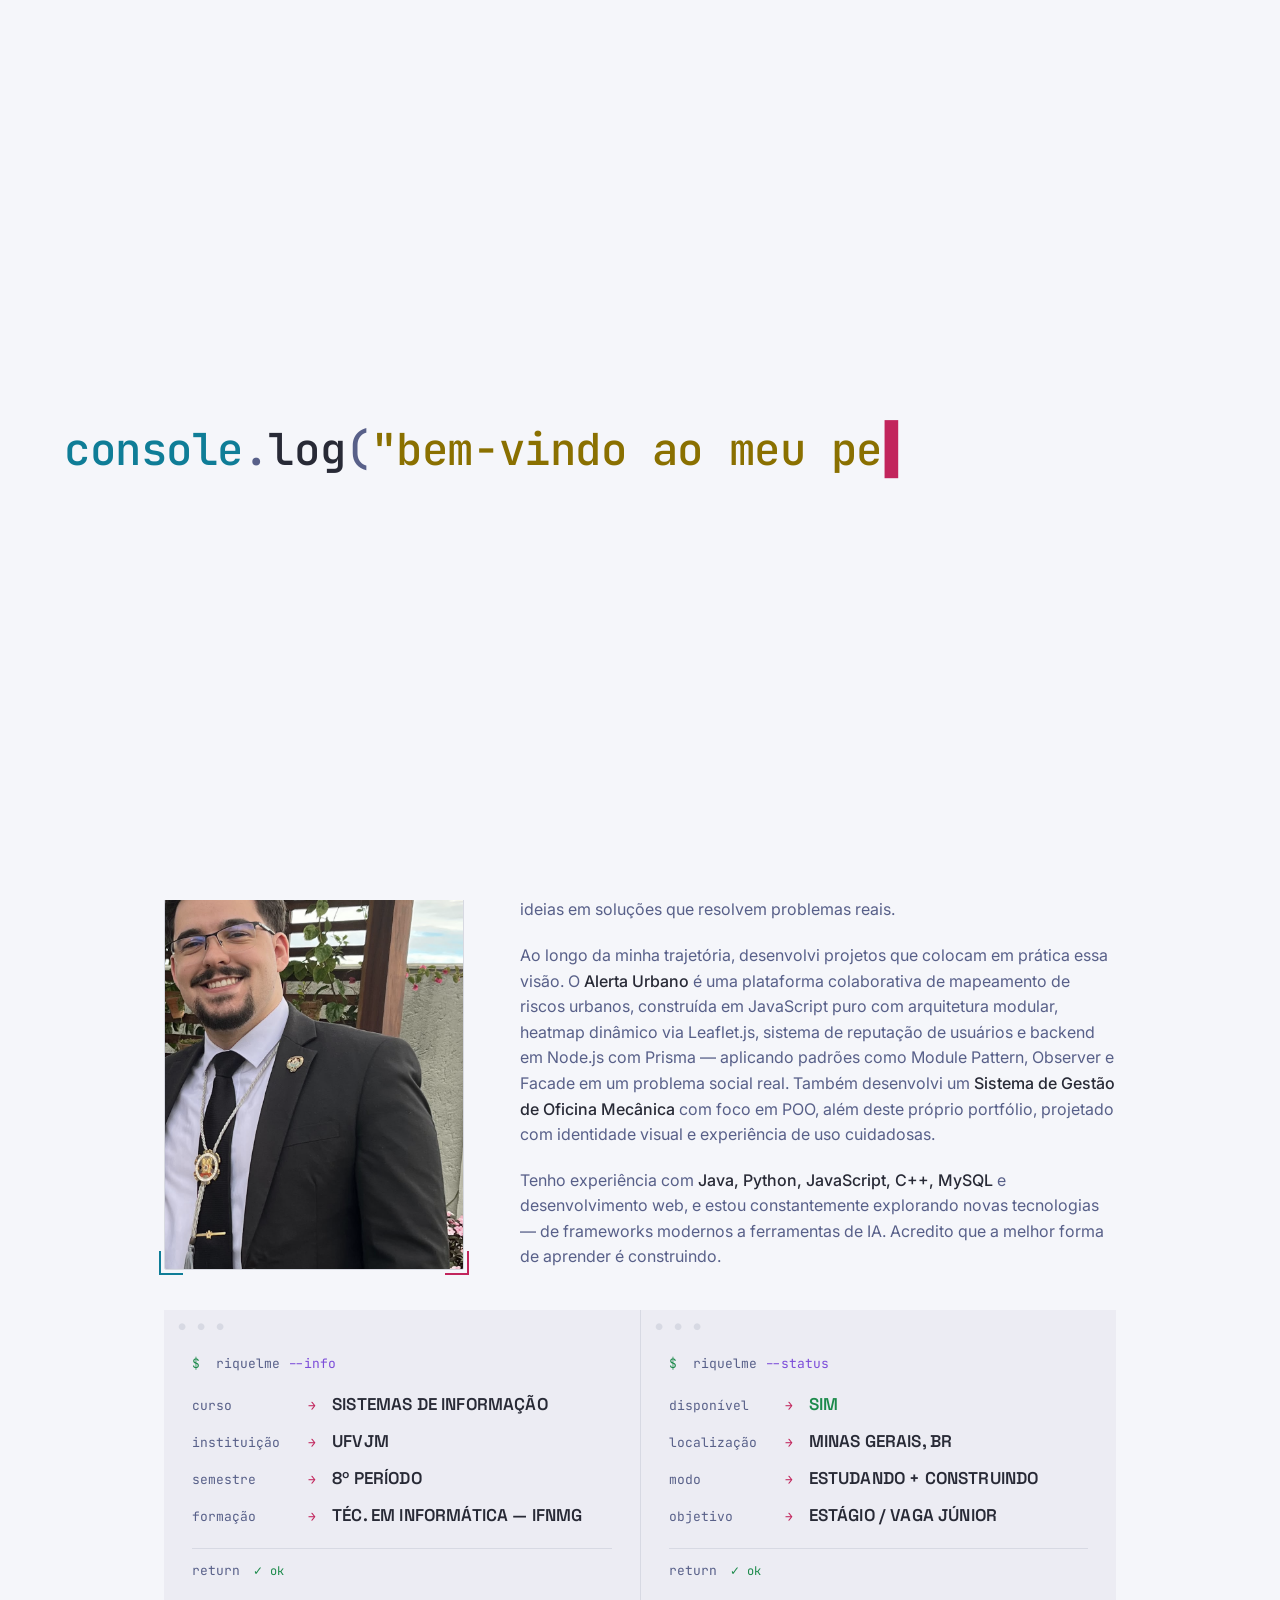
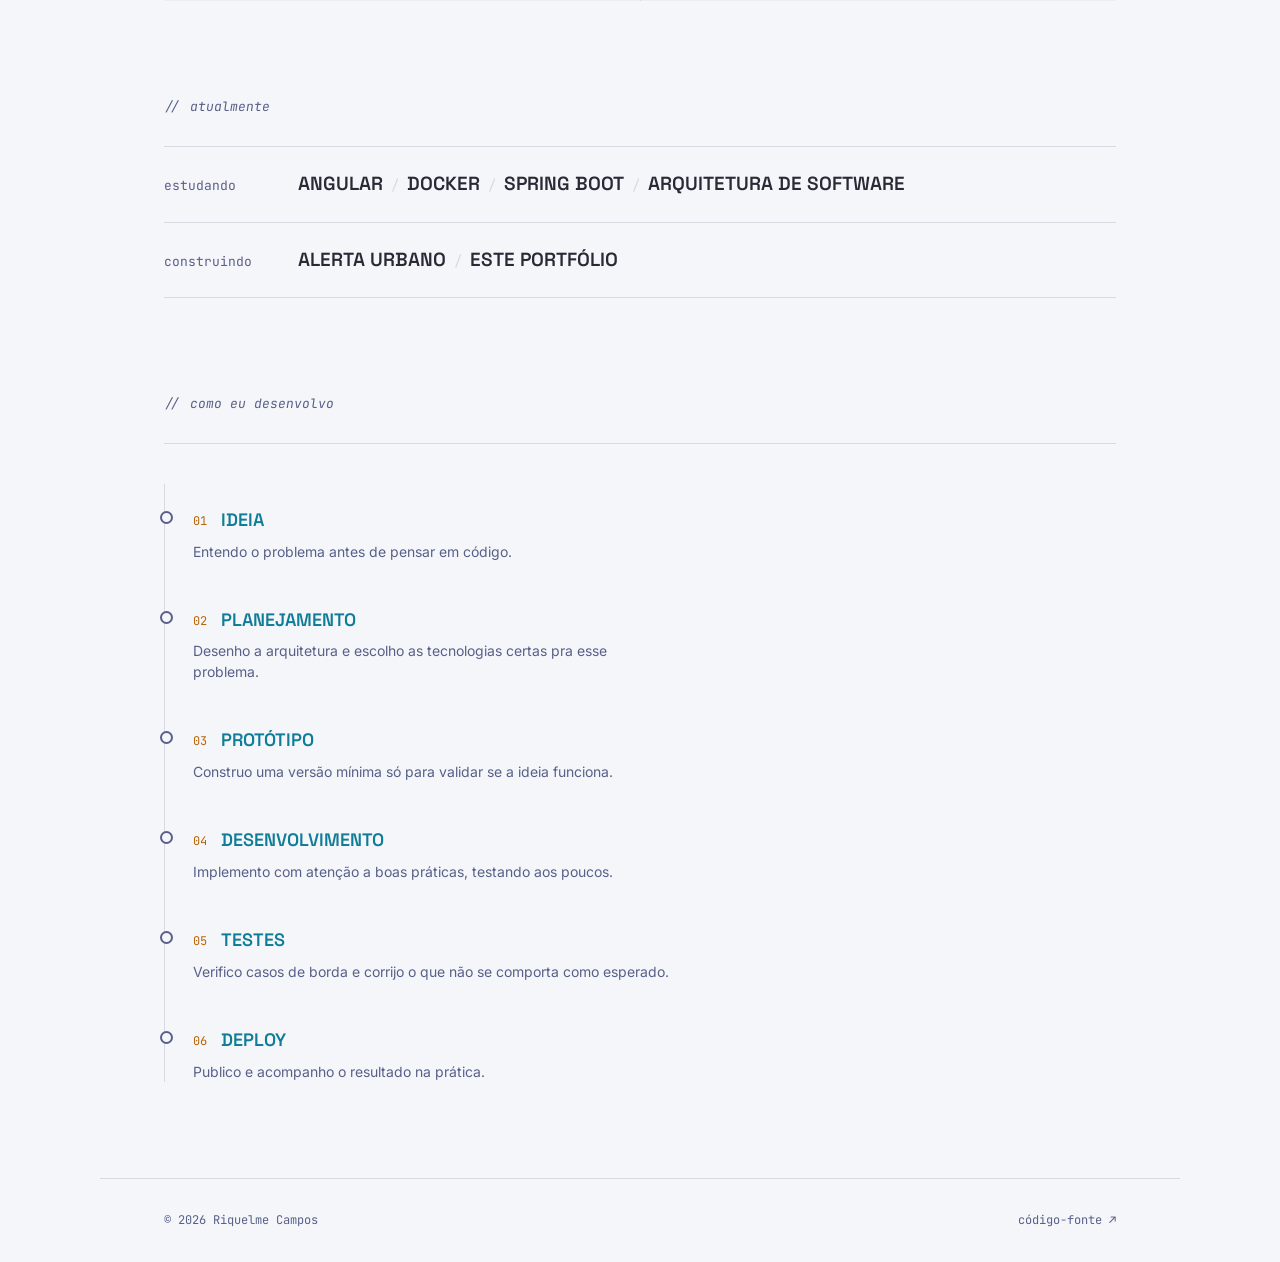
==== index.html @ 974c05a3 "Refatoração Portfólio" ====
<!DOCTYPE html>
<html lang="pt-BR" data-lang="pt">

<head>
  <meta charset="UTF-8">
  <script>
    (function () {
      try {
        var t = localStorage.getItem('rc_theme');
        if (!t) { t = window.matchMedia('(prefers-color-scheme: light)').matches ? 'light' : 'dark'; }
        if (t === 'light') { document.documentElement.setAttribute('data-theme', 'light'); }
        var l = localStorage.getItem('rc_lang');
        if (l === 'en') { document.documentElement.setAttribute('data-lang', 'en'); }
      } catch (e) { }
    })();
  </script>
  <meta name="viewport" content="width=device-width, initial-scale=1.0">
  <title>Riquelme Campos — FullStack Developer</title>
  <meta name="description" content="Portfolio of Riquelme Campos, FullStack developer and Information Systems student at UFVJM.">

  <link rel="preconnect" href="https://fonts.googleapis.com">
  <link rel="preconnect" href="https://fonts.gstatic.com" crossorigin>
  <link href="https://fonts.googleapis.com/css2?family=Space+Grotesk:wght@500;600;700&family=Inter:wght@400;500;600&family=JetBrains+Mono:wght@400;500&display=swap" rel="stylesheet">
  <link rel="stylesheet" href="css/style.css">
</head>

<body>
  <div class="intro" id="intro" aria-hidden="true">
    <p class="intro-welcome"><span id="introText"></span><span class="intro-cursor">▌</span></p>
  </div>

  <aside class="social-bar" aria-label="Redes sociais">
    <a href="https://www.linkedin.com/in/riquelme-campos-3851a3278/" target="_blank" rel="noopener" aria-label="LinkedIn">
      <svg xmlns="http://www.w3.org/2000/svg" width="18" height="18" viewBox="0 0 24 24" fill="none" stroke="currentColor" stroke-width="1.6" stroke-linecap="round" stroke-linejoin="round"><path d="M16 8a6 6 0 0 1 6 6v7h-4v-7a2 2 0 0 0-2-2 2 2 0 0 0-2 2v7h-4v-7a6 6 0 0 1 6-6z"/><rect x="2" y="9" width="4" height="12"/><circle cx="4" cy="4" r="2"/></svg>
    </a>
    <a href="https://github.com/rickcamposs" target="_blank" rel="noopener" aria-label="GitHub">
      <svg xmlns="http://www.w3.org/2000/svg" width="18" height="18" viewBox="0 0 24 24" fill="none" stroke="currentColor" stroke-width="1.6" stroke-linecap="round" stroke-linejoin="round"><path d="M9 19c-5 1.5-5-2.5-7-3m14 6v-3.87a3.37 3.37 0 0 0-.94-2.61c3.14-.35 6.44-1.54 6.44-7A5.44 5.44 0 0 0 20 4.77 5.07 5.07 0 0 0 19.91 1S18.73.65 16 2.48a13.38 13.38 0 0 0-7 0C6.27.65 5.09 1 5.09 1A5.07 5.07 0 0 0 5 4.77a5.44 5.44 0 0 0-1.5 3.78c0 5.42 3.3 6.61 6.44 7A3.37 3.37 0 0 0 9 18.13V22"/></svg>
    </a>
    <a href="mailto:riquelmemoreiracampos@gmail.com" aria-label="Email">
      <svg xmlns="http://www.w3.org/2000/svg" width="18" height="18" viewBox="0 0 24 24" fill="none" stroke="currentColor" stroke-width="1.6" stroke-linecap="round" stroke-linejoin="round"><path d="M4 4h16c1.1 0 2 .9 2 2v12c0 1.1-.9 2-2 2H4c-1.1 0-2-.9-2-2V6c0-1.1.9-2 2-2z"/><polyline points="22,6 12,13 2,6"/></svg>
    </a>
    <a href="https://www.instagram.com/rick_camposs_/" target="_blank" rel="noopener" aria-label="Instagram">
      <svg xmlns="http://www.w3.org/2000/svg" width="18" height="18" viewBox="0 0 24 24" fill="none" stroke="currentColor" stroke-width="1.6" stroke-linecap="round" stroke-linejoin="round"><rect x="2" y="2" width="20" height="20" rx="5" ry="5"/><path d="M16 11.37A4 4 0 1 1 12.63 8 4 4 0 0 1 16 11.37z"/><line x1="17.5" y1="6.5" x2="17.51" y2="6.5"/></svg>
    </a>
    <span class="social-bar-line"></span>
  </aside>

  <div class="scroll-progress" id="scrollProgress"></div>
  <div class="cursor-dot" id="cursorDot"></div>

  <header class="nav">
    <div class="nav-inner">
      <a href="index.html#top" class="nav-mark" id="navMark">
        <span class="nav-mark-short">RC_</span>
        <span class="nav-mark-full">
          <span class="nav-mark-name">Riquelme Campos</span>
          <span class="nav-mark-role" data-pt="Desenvolvedor FullStack" data-en="FullStack Developer">Desenvolvedor FullStack</span>
        </span>
      </a>
      <button class="nav-toggle" id="navToggle" aria-label="Abrir menu">menu</button>
      <nav class="nav-links" id="navLinks">
        <a href="index.html#top" class="active" data-pt="início" data-en="home">início</a>
        <a href="index.html#sobre" data-pt="sobre" data-en="about">sobre</a>
        <a href="index.html#atualmente" data-pt="atualmente" data-en="currently">atualmente</a>
        <a href="projetos.html" data-pt="projetos" data-en="projects">projetos</a>
        <a href="experiencia.html" data-pt="experiência" data-en="experience">experiência</a>
        <a href="contato.html" data-pt="contato" data-en="contact">contato</a>
        <button class="theme-toggle" id="themeToggle" aria-label="Alternar tema" data-pt="tema" data-en="theme">tema</button>
        <button class="lang-toggle" id="langToggle" aria-label="Switch language">EN</button>
      </nav>
    </div>
  </header>

  <button class="back-to-top" id="backToTop" aria-label="Voltar ao topo">↑</button>

  <section class="hero" id="top">
    <p class="eyebrow rise" style="animation-delay:.05s" data-pt="desenvolvedor fullstack" data-en="fullstack developer">desenvolvedor fullstack <span class="blink"></span></p>
    <h1 class="hero-typewriter" aria-label="Riquelme Campos — FullStack Developer">
      <pre class="hero-code" aria-hidden="true"><code id="heroTypeText"></code><span class="hero-type-cursor">▌</span></pre>
    </h1>
    <div class="cta-row rise" style="animation-delay:.4s">
      <a href="projetos.html" class="btn btn-primary" data-pt="Ver projetos" data-en="View projects">Ver projetos</a>
      <a href="contato.html" class="btn btn-ghost" data-pt="Falar comigo" data-en="Get in touch">Falar comigo</a>
    </div>
  </section>

  <section id="sobre" class="reveal">
    <p class="eyebrow" data-pt="sobre-mim" data-en="about-me">sobre-mim</p>
    <hr class="line">
    <div class="sobre-layout">

      <div class="sobre-left">
        <div class="foto-frame">
          <img src="assets/eu.jpg" alt="Riquelme Campos" class="sobre-foto">
          <span class="foto-corners" aria-hidden="true"></span>
        </div>
      </div>

      <div class="sobre-right">
        <p class="about-text">
          <span data-lang="pt">Sou estudante do 8º período de <strong>Sistemas de Informação</strong> na UFVJM e formado como <strong>Técnico em Informática</strong> pelo IFNMG. Desde que entrei na tecnologia, encontrei no desenvolvimento de software a oportunidade de transformar ideias em soluções que resolvem problemas reais.</span>
          <span data-lang="en" hidden>I'm an 8th semester <strong>Information Systems</strong> student at UFVJM and a certified <strong>IT Technician</strong> from IFNMG. Since I started in tech, I found in software development the opportunity to turn ideas into real-world solutions.</span>
        </p>
        <p class="about-text">
          <span data-lang="pt">Ao longo da minha trajetória, desenvolvi projetos que colocam em prática essa visão. O <strong>Alerta Urbano</strong> é uma plataforma colaborativa de mapeamento de riscos urbanos, construída em JavaScript puro com arquitetura modular, heatmap dinâmico via Leaflet.js, sistema de reputação de usuários e backend em Node.js com Prisma — aplicando padrões como Module Pattern, Observer e Facade em um problema social real. Também desenvolvi um <strong>Sistema de Gestão de Oficina Mecânica</strong> com foco em POO, além deste próprio portfólio, projetado com identidade visual e experiência de uso cuidadosas.</span>
          <span data-lang="en" hidden>Throughout my journey I've built projects that put this vision into practice. <strong>Alerta Urbano</strong> is a collaborative urban risk mapping platform built in vanilla JavaScript with a modular architecture, dynamic heatmap via Leaflet.js, a user reputation system, and a Node.js + Prisma backend — applying Module Pattern, Observer and Facade patterns to a real social problem. I also built a <strong>Mechanic Shop Management System</strong> focused on OOP, and this very portfolio, designed with a strong visual identity and user experience in mind.</span>
        </p>
        <p class="about-text">
          <span data-lang="pt">Tenho experiência com <strong>Java, Python, JavaScript, C++, MySQL</strong> e desenvolvimento web, e estou constantemente explorando novas tecnologias — de frameworks modernos a ferramentas de IA. Acredito que a melhor forma de aprender é construindo.</span>
          <span data-lang="en" hidden>I have experience with <strong>Java, Python, JavaScript, C++, MySQL</strong> and web development, and I'm constantly exploring new technologies — from modern frameworks to AI tools. I believe the best way to learn is by building.</span>
        </p>
      </div>

    </div>

    <div class="terminal-grid" id="infoTerminal">

      <div class="info-terminal">
        <p class="info-prompt"><span class="info-dollar">$</span> riquelme <span class="info-flag">--info</span></p>
        <div class="info-lines">
          <div class="info-line" style="--d:0s">
            <span class="info-key" data-pt="curso" data-en="degree">curso</span>
            <span class="info-arrow">→</span>
            <span class="info-val" data-pt="Sistemas de Informação" data-en="Information Systems">Sistemas de Informação</span>
          </div>
          <div class="info-line" style="--d:.12s">
            <span class="info-key" data-pt="instituição" data-en="institution">instituição</span>
            <span class="info-arrow">→</span>
            <span class="info-val">UFVJM</span>
          </div>
          <div class="info-line" style="--d:.24s">
            <span class="info-key" data-pt="semestre" data-en="semester">semestre</span>
            <span class="info-arrow">→</span>
            <span class="info-val" data-pt="8º período" data-en="8th semester">8º período</span>
          </div>
          <div class="info-line" style="--d:.36s">
            <span class="info-key" data-pt="formação" data-en="background">formação</span>
            <span class="info-arrow">→</span>
            <span class="info-val" data-pt="Téc. em Informática — IFNMG" data-en="IT Technician — IFNMG">Téc. em Informática — IFNMG</span>
          </div>
        </div>
        <p class="info-return"><span class="info-key">return</span> <span class="info-ok">✓ ok</span></p>
      </div>

      <div class="info-terminal">
        <p class="info-prompt"><span class="info-dollar">$</span> riquelme <span class="info-flag">--status</span></p>
        <div class="info-lines">
          <div class="info-line" style="--d:.08s">
            <span class="info-key" data-pt="disponível" data-en="available">disponível</span>
            <span class="info-arrow">→</span>
            <span class="info-val info-val--green" data-pt="sim" data-en="yes">sim</span>
          </div>
          <div class="info-line" style="--d:.2s">
            <span class="info-key" data-pt="localização" data-en="location">localização</span>
            <span class="info-arrow">→</span>
            <span class="info-val">Minas Gerais, BR</span>
          </div>
          <div class="info-line" style="--d:.32s">
            <span class="info-key" data-pt="modo" data-en="mode">modo</span>
            <span class="info-arrow">→</span>
            <span class="info-val" data-pt="estudando + construindo" data-en="studying + building">estudando + construindo</span>
          </div>
          <div class="info-line" style="--d:.44s">
            <span class="info-key" data-pt="objetivo" data-en="goal">objetivo</span>
            <span class="info-arrow">→</span>
            <span class="info-val" data-pt="estágio / vaga júnior" data-en="internship / junior role">estágio / vaga júnior</span>
          </div>
        </div>
        <p class="info-return"><span class="info-key">return</span> <span class="info-ok">✓ ok</span></p>
      </div>

    </div>

  </section>

  <section id="atualmente" class="reveal">
    <p class="eyebrow" data-pt="atualmente" data-en="currently">atualmente</p>
    <div class="now-rows">
      <div class="now-row">
        <span class="now-key" data-pt="estudando" data-en="studying">estudando</span>
        <span class="now-vals">
          <span>Angular</span><span class="now-sep">/</span>
          <span>Docker</span><span class="now-sep">/</span>
          <span>Spring Boot</span><span class="now-sep">/</span>
          <span data-pt="Arquitetura de Software" data-en="Software Architecture">Arquitetura de Software</span>
        </span>
      </div>
      <div class="now-row">
        <span class="now-key" data-pt="construindo" data-en="building">construindo</span>
        <span class="now-vals">
          <span>Alerta Urbano</span><span class="now-sep">/</span>
          <span data-pt="Este portfólio" data-en="This portfolio">Este portfólio</span>
        </span>
      </div>
    </div>
  </section>

  <section id="processo" class="reveal">
    <p class="eyebrow" data-pt="como eu desenvolvo" data-en="how I work">como eu desenvolvo</p>
    <hr class="line">
    <div class="dev-process">
      <div class="dev-step reveal">
        <span class="dev-step-num">01</span>
        <span class="dev-step-title" data-pt="Ideia" data-en="Idea">Ideia</span>
        <p class="dev-step-desc" data-pt="Entendo o problema antes de pensar em código." data-en="I understand the problem before thinking about code.">Entendo o problema antes de pensar em código.</p>
      </div>
      <div class="dev-step reveal">
        <span class="dev-step-num">02</span>
        <span class="dev-step-title" data-pt="Planejamento" data-en="Planning">Planejamento</span>
        <p class="dev-step-desc" data-pt="Desenho a arquitetura e escolho as tecnologias certas pra esse problema." data-en="I design the architecture and choose the right technologies for the problem.">Desenho a arquitetura e escolho as tecnologias certas pra esse problema.</p>
      </div>
      <div class="dev-step reveal">
        <span class="dev-step-num">03</span>
        <span class="dev-step-title" data-pt="Protótipo" data-en="Prototype">Protótipo</span>
        <p class="dev-step-desc" data-pt="Construo uma versão mínima só para validar se a ideia funciona." data-en="I build a minimal version just to validate whether the idea works.">Construo uma versão mínima só para validar se a ideia funciona.</p>
      </div>
      <div class="dev-step reveal">
        <span class="dev-step-num">04</span>
        <span class="dev-step-title" data-pt="Desenvolvimento" data-en="Development">Desenvolvimento</span>
        <p class="dev-step-desc" data-pt="Implemento com atenção a boas práticas, testando aos poucos." data-en="I implement with attention to best practices, testing as I go.">Implemento com atenção a boas práticas, testando aos poucos.</p>
      </div>
      <div class="dev-step reveal">
        <span class="dev-step-num">05</span>
        <span class="dev-step-title" data-pt="Testes" data-en="Testing">Testes</span>
        <p class="dev-step-desc" data-pt="Verifico casos de borda e corrijo o que não se comporta como esperado." data-en="I check edge cases and fix anything that doesn't behave as expected.">Verifico casos de borda e corrijo o que não se comporta como esperado.</p>
      </div>
      <div class="dev-step reveal">
        <span class="dev-step-num">06</span>
        <span class="dev-step-title" data-pt="Deploy" data-en="Deploy">Deploy</span>
        <p class="dev-step-desc" data-pt="Publico e acompanho o resultado na prática." data-en="I publish and monitor the result in practice.">Publico e acompanho o resultado na prática.</p>
      </div>
    </div>
  </section>

  <footer>
    <span>© 2026 Riquelme Campos</span>
    <a href="https://github.com/rickcamposs/Portfolio" target="_blank" rel="noopener" data-pt="código-fonte ↗" data-en="source code ↗">código-fonte ↗</a>
  </footer>

  <script src="js/script.js" defer></script>
</body>

</html>
---- css/style.css ----
/* =========================================================
   Riquelme Campos — Portfolio
   Tema: Dracula (https://draculatheme.com)

   Estrutura de arquivos:
   css/
   ├── style.css          ← este arquivo (apenas imports)
   └── modules/
       ├── _base.css          variáveis, reset, tipografia, animações
       ├── _theme.css         tema claro + alternador
       ├── _intro-cursor.css  tela de boot + cursor customizado
       ├── _nav.css           navegação e menu mobile
       ├── _hero.css          hero da home + page hero das subpáginas
       ├── _about-skills.css  about, skills, dev-process, github stats
       ├── _rows.css          componente de linha editorial (shared)
       ├── _projects.css      acordeão de projetos
       └── _ui.css            contact, footer, scroll progress, back-to-top
   ========================================================= */

@import url('./modules/_base.css');
@import url('./modules/_theme.css');
@import url('./modules/_intro-cursor.css');
@import url('./modules/_nav.css');
@import url('./modules/_hero.css');
@import url('./modules/_about-skills.css');
@import url('./modules/_rows.css');
@import url('./modules/_projects.css');
@import url('./modules/_ui.css');
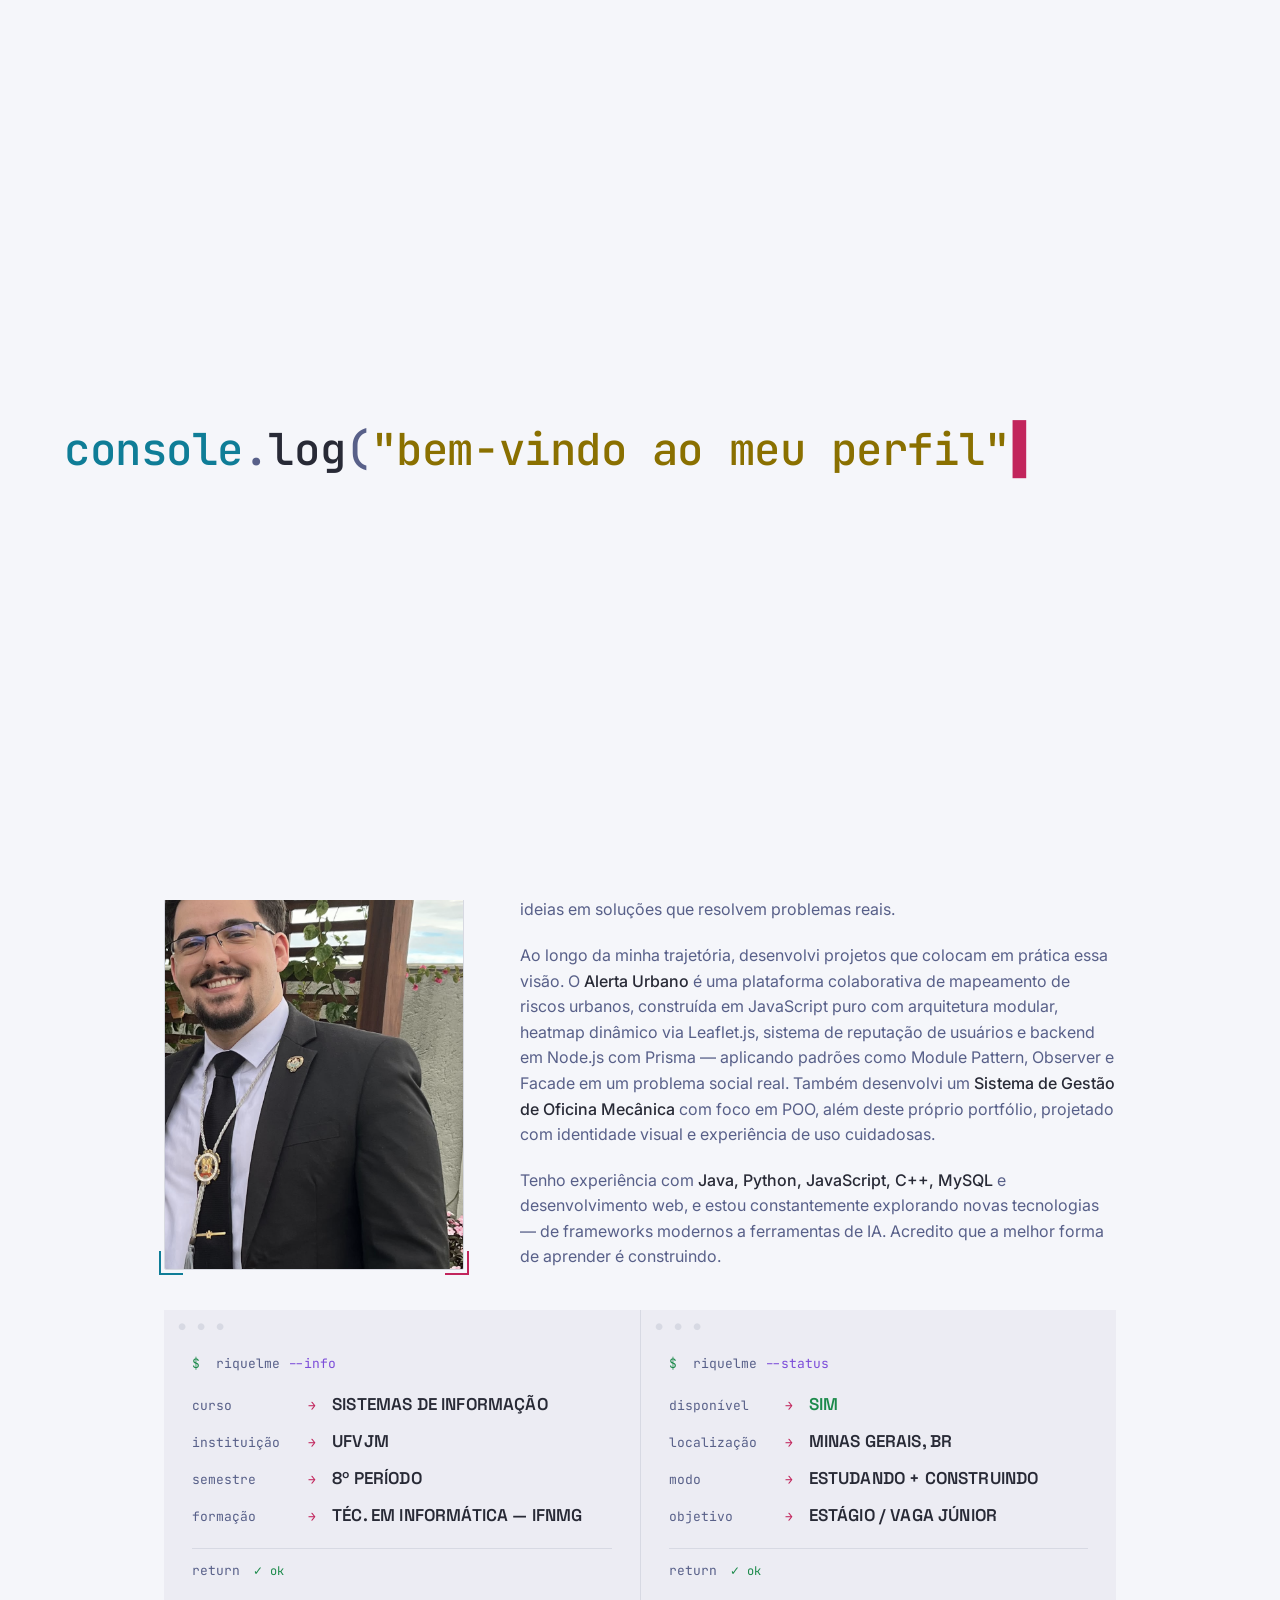
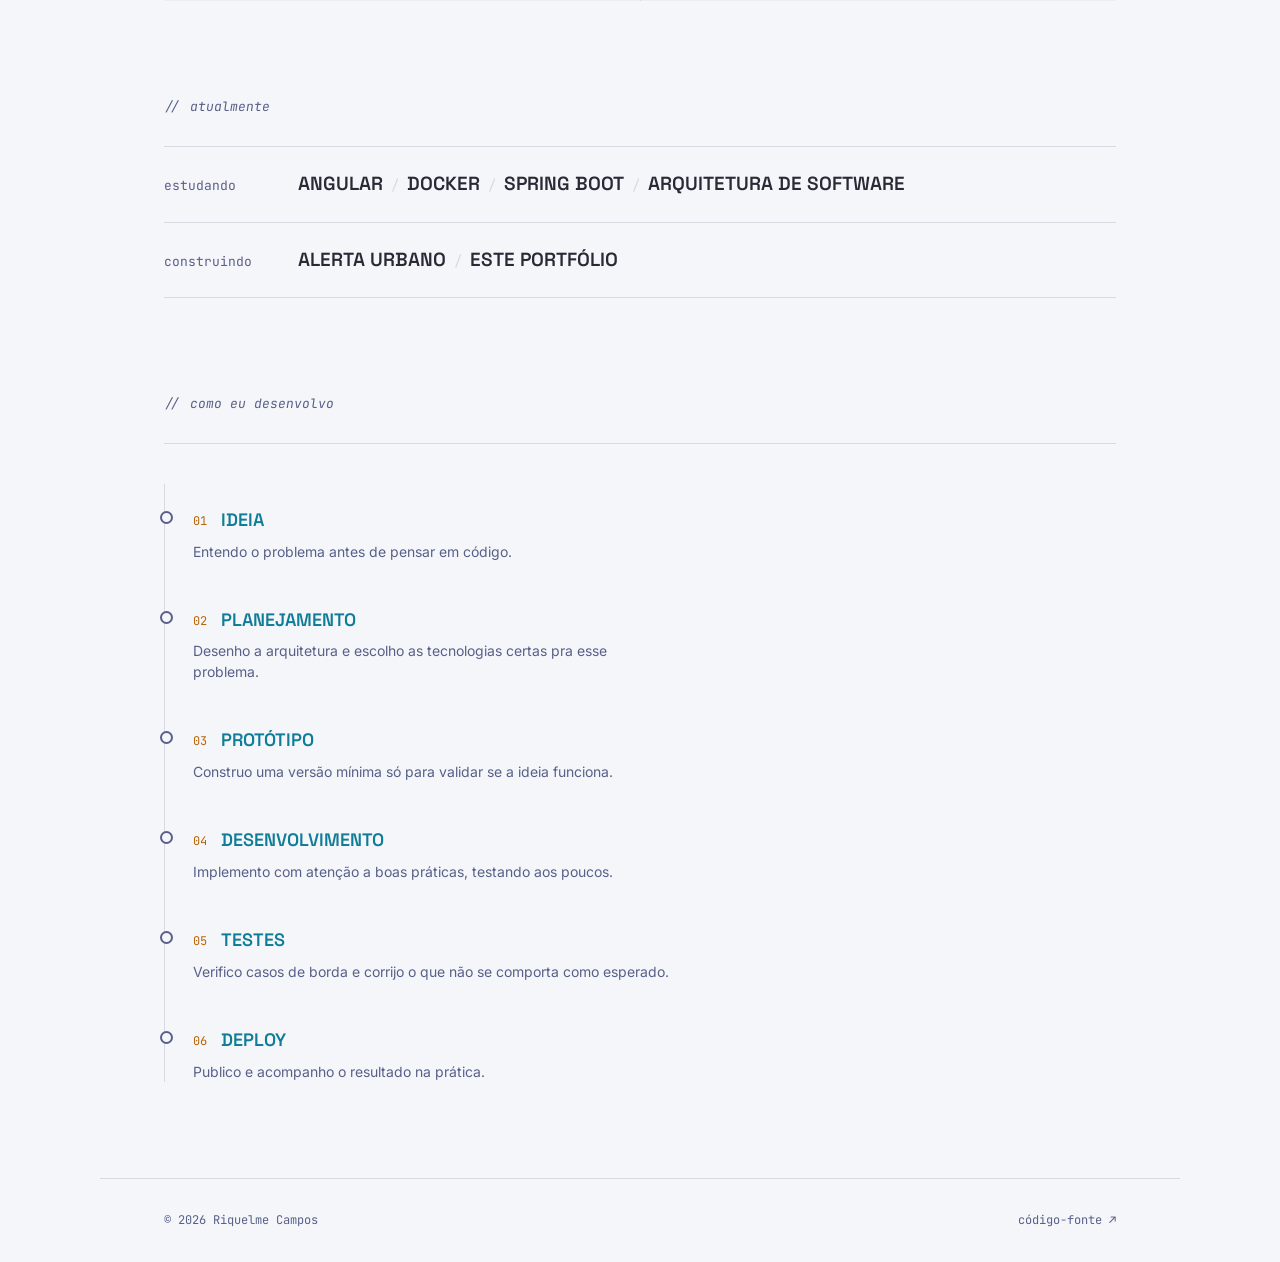
==== commit 2962aa4a: "Correção de bug3" ====
--- a/index.html
+++ b/index.html
@@ -65,8 +65,8 @@
         <a href="projetos.html" data-pt="projetos" data-en="projects">projetos</a>
         <a href="experiencia.html" data-pt="experiência" data-en="experience">experiência</a>
         <a href="contato.html" data-pt="contato" data-en="contact">contato</a>
-        <button class="theme-toggle" id="themeToggle" aria-label="Alternar tema" data-pt="tema" data-en="theme">tema</button>
-        <button class="lang-toggle" id="langToggle" aria-label="Switch language">EN</button>
+        <!-- <button class="theme-toggle" id="themeToggle" aria-label="Alternar tema" data-pt="tema" data-en="theme">tema</button> -->
+        <!-- <button class="lang-toggle" id="langToggle" aria-label="Switch language">EN</button> -->
       </nav>
     </div>
   </header>
--- a/css/style.css
+++ b/css/style.css
@@ -17,12 +17,12 @@
        └── _ui.css            contact, footer, scroll progress, back-to-top
    ========================================================= */
 
-@import url('./modules/_base.css');
-@import url('./modules/_theme.css');
-@import url('./modules/_intro-cursor.css');
-@import url('./modules/_nav.css');
-@import url('./modules/_hero.css');
-@import url('./modules/_about-skills.css');
-@import url('./modules/_rows.css');
-@import url('./modules/_projects.css');
-@import url('./modules/_ui.css');
+@import url('./modules/base.css');
+@import url('./modules/theme.css');
+@import url('./modules/intro-cursor.css');
+@import url('./modules/nav.css');
+@import url('./modules/hero.css');
+@import url('./modules/about-skills.css');
+@import url('./modules/rows.css');
+@import url('./modules/projects.css');
+@import url('./modules/ui.css');
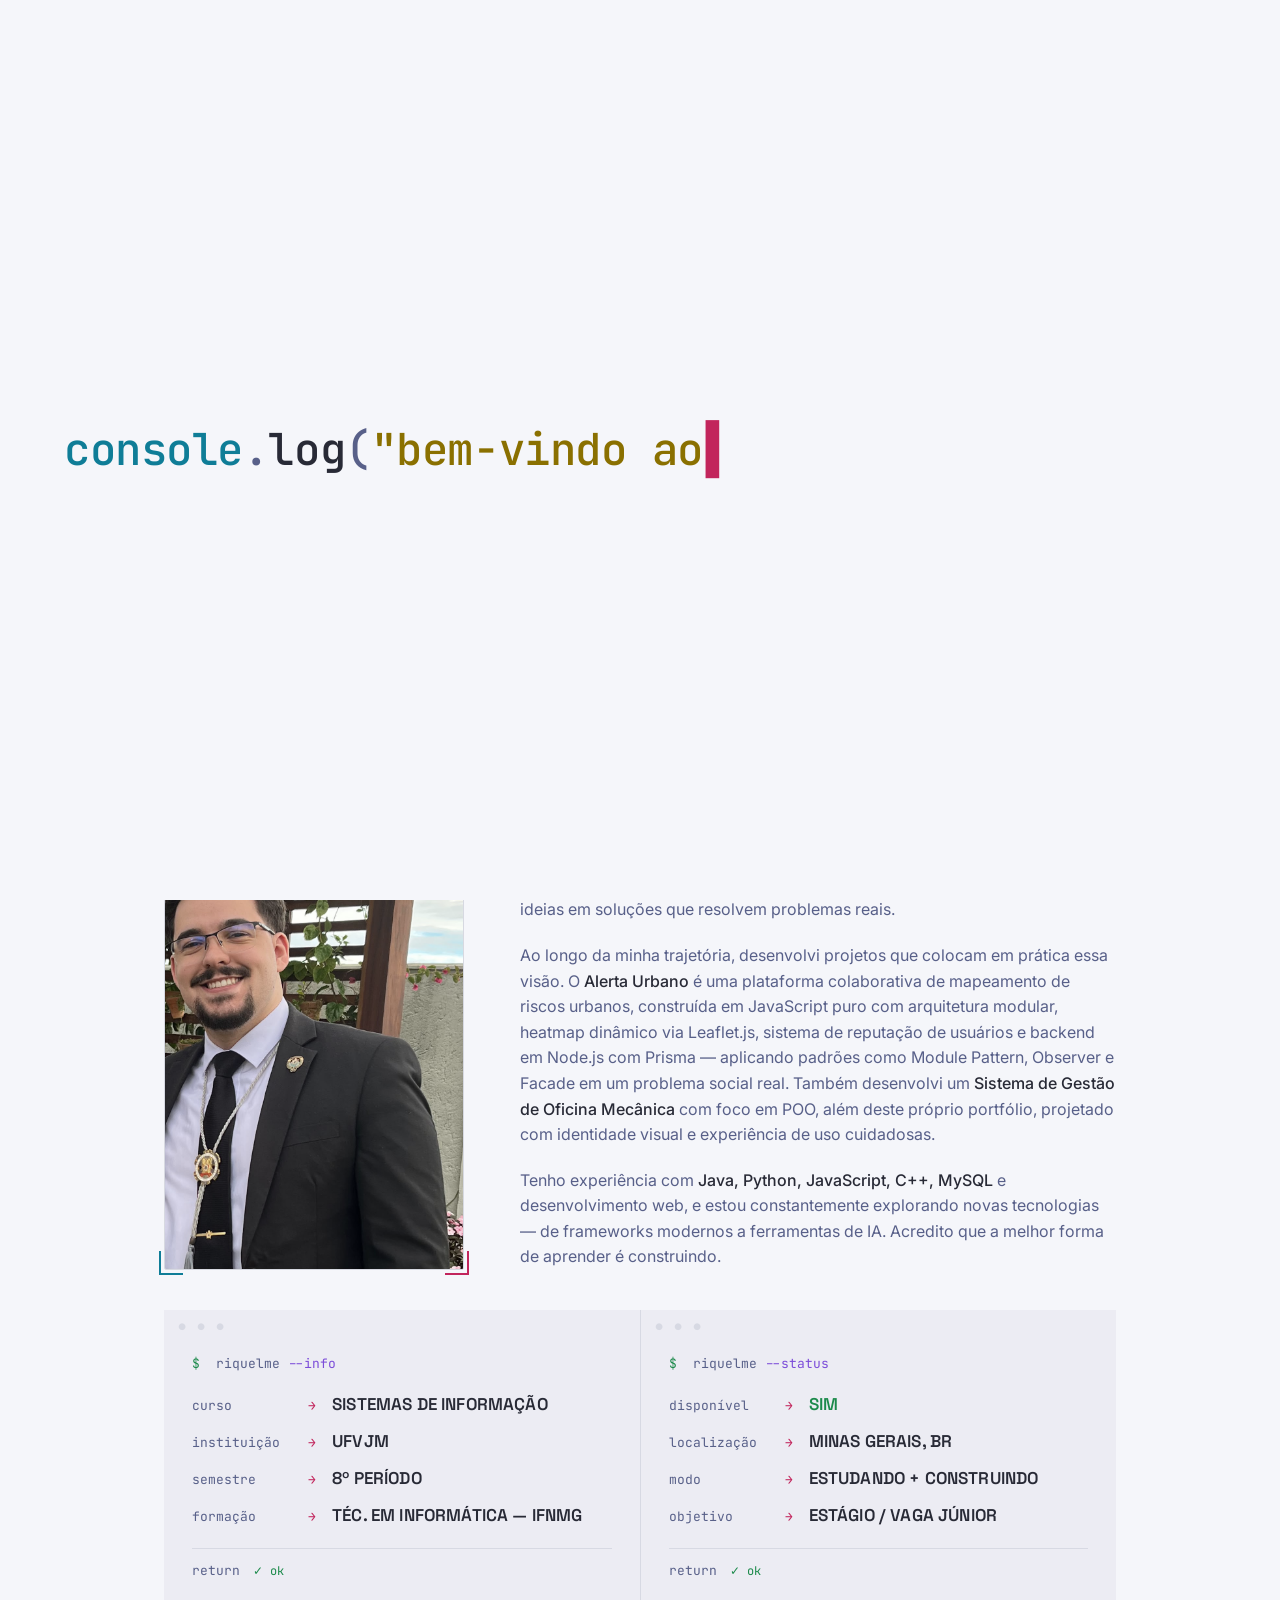
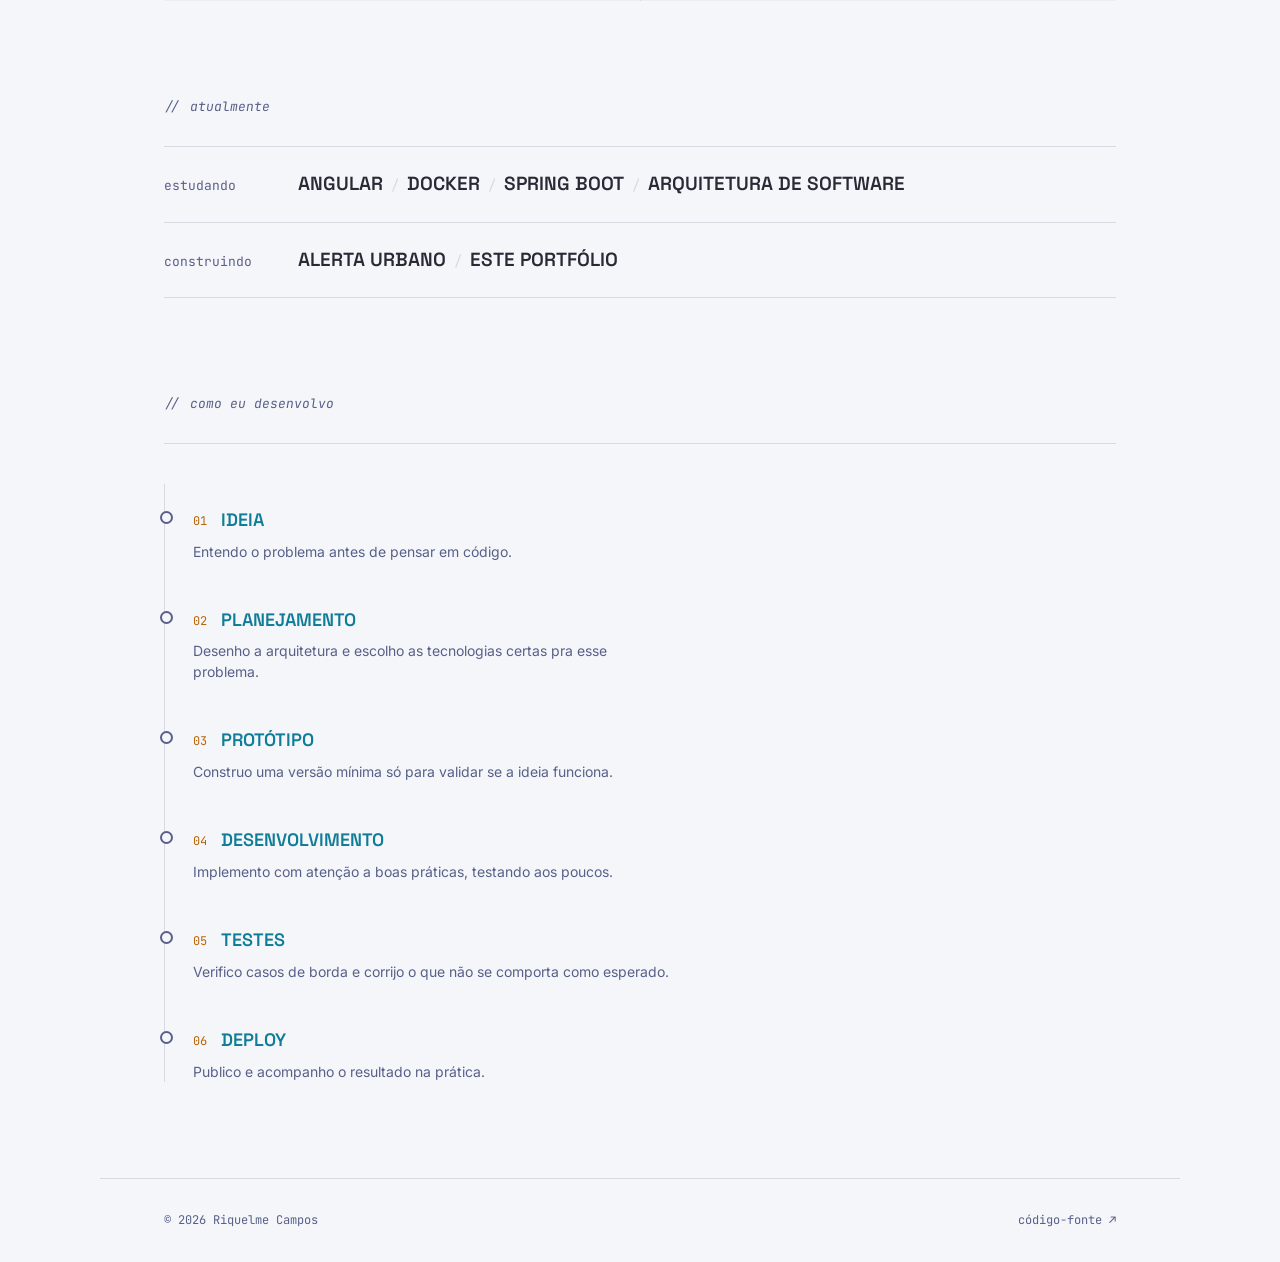
==== commit a7781791: "correção" ====
--- a/index.html
+++ b/index.html
@@ -17,6 +17,7 @@
   <meta name="viewport" content="width=device-width, initial-scale=1.0">
   <title>Riquelme Campos — FullStack Developer</title>
   <meta name="description" content="Portfolio of Riquelme Campos, FullStack developer and Information Systems student at UFVJM.">
+  <link rel="icon" href="assets/rc_.png" type="image/x-icon">
 
   <link rel="preconnect" href="https://fonts.googleapis.com">
   <link rel="preconnect" href="https://fonts.gstatic.com" crossorigin>
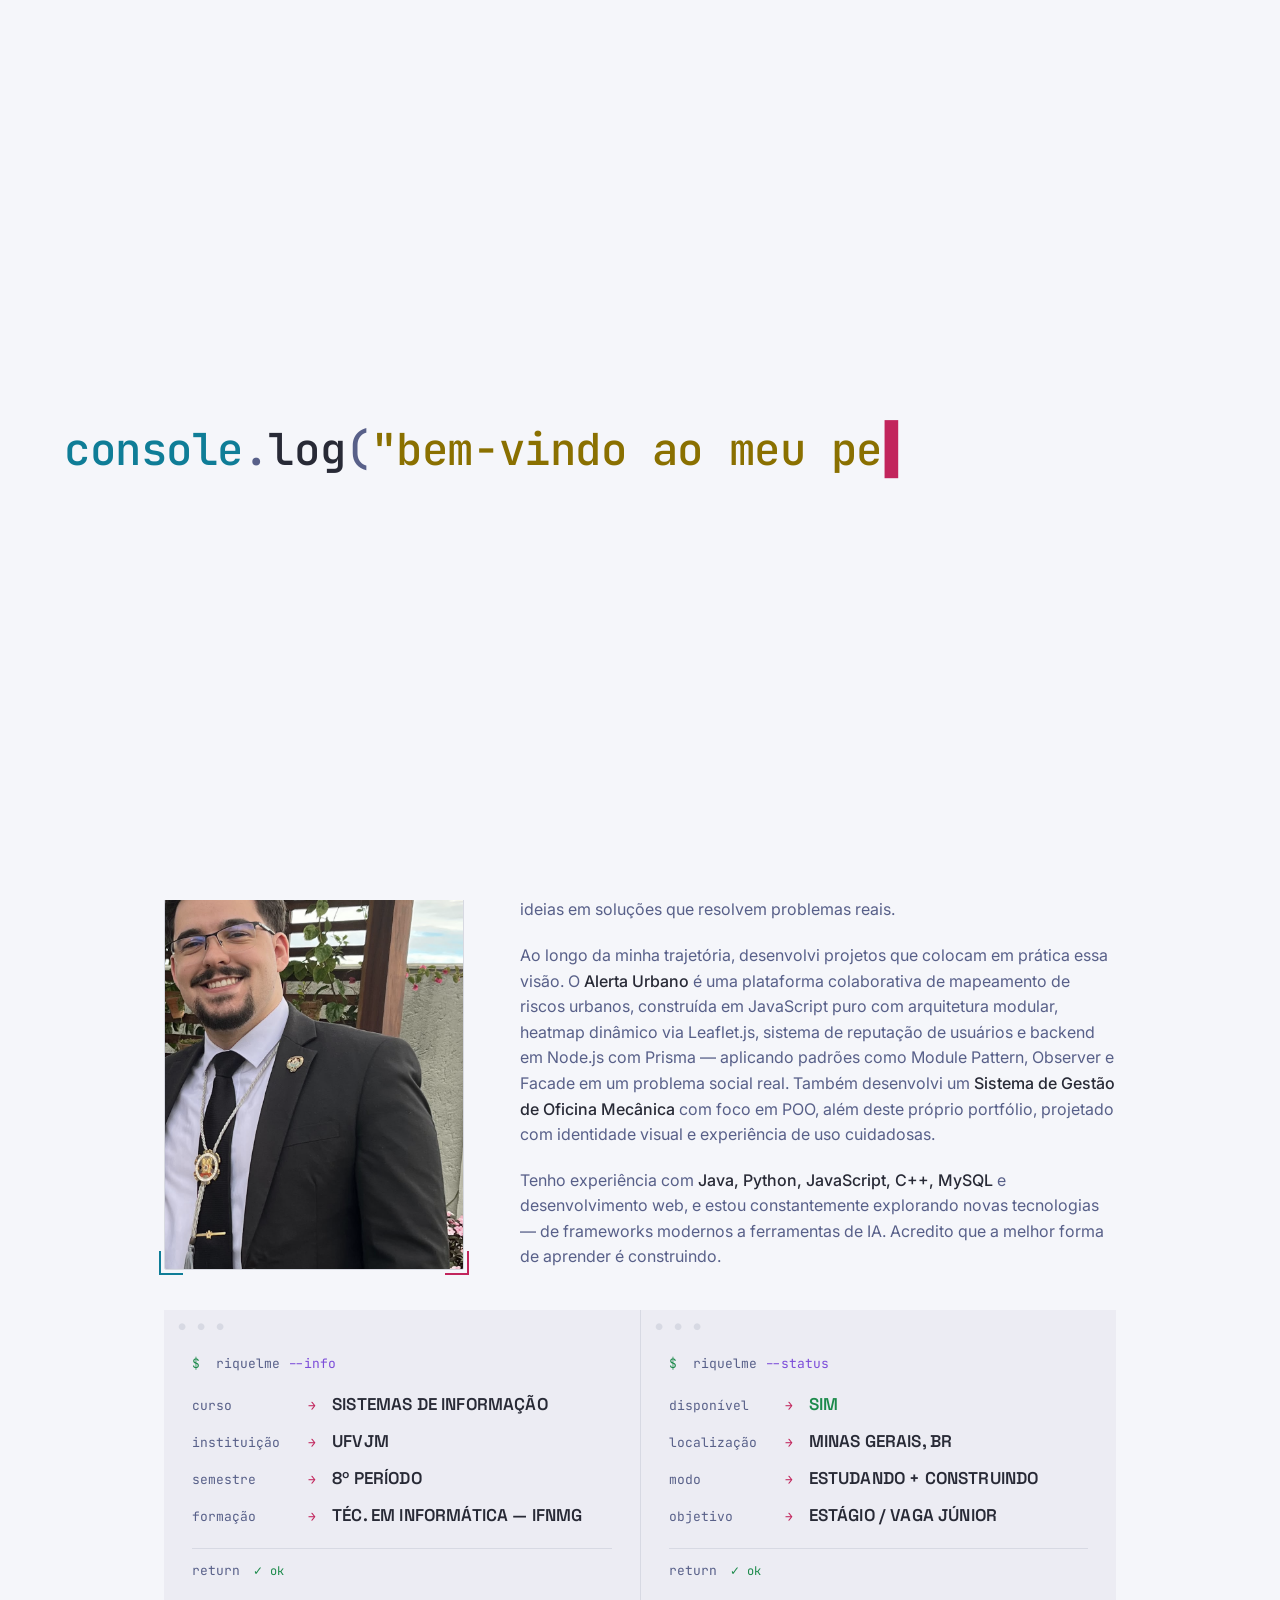
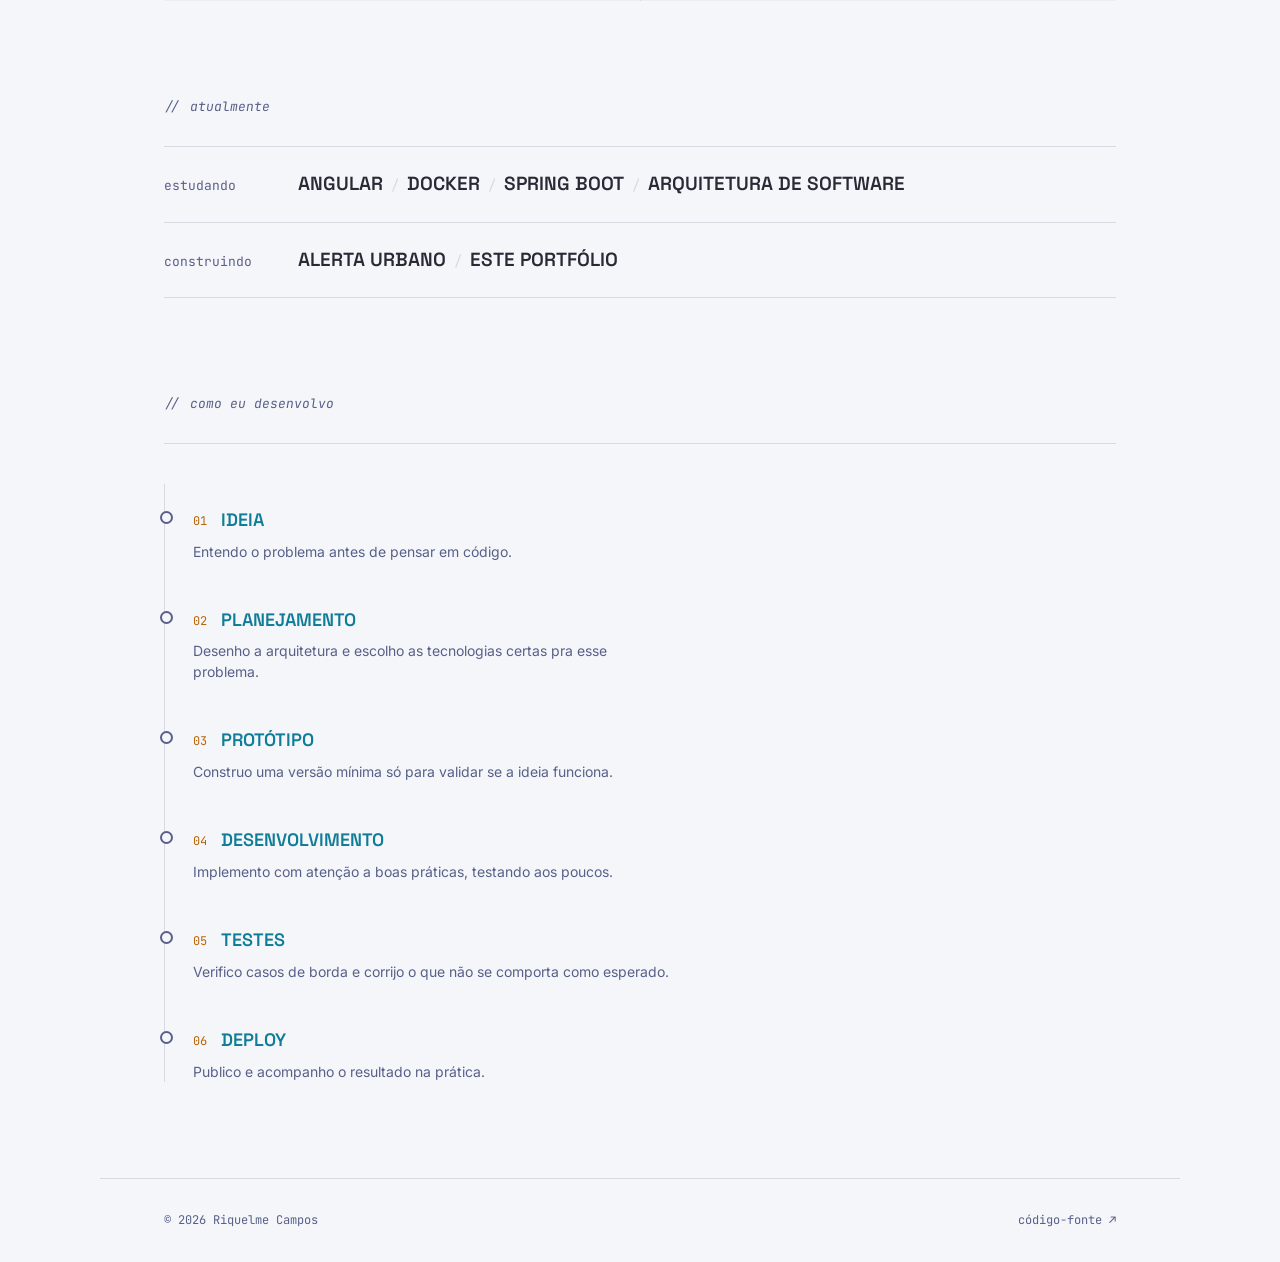
==== commit 379cf171: "correção theme" ====
--- a/index.html
+++ b/index.html
@@ -66,7 +66,7 @@
         <a href="projetos.html" data-pt="projetos" data-en="projects">projetos</a>
         <a href="experiencia.html" data-pt="experiência" data-en="experience">experiência</a>
         <a href="contato.html" data-pt="contato" data-en="contact">contato</a>
-        <!-- <button class="theme-toggle" id="themeToggle" aria-label="Alternar tema" data-pt="tema" data-en="theme">tema</button> -->
+        <button class="theme-toggle" id="themeToggle" aria-label="Alternar tema" data-pt="tema" data-en="theme">tema</button>
         <!-- <button class="lang-toggle" id="langToggle" aria-label="Switch language">EN</button> -->
       </nav>
     </div>
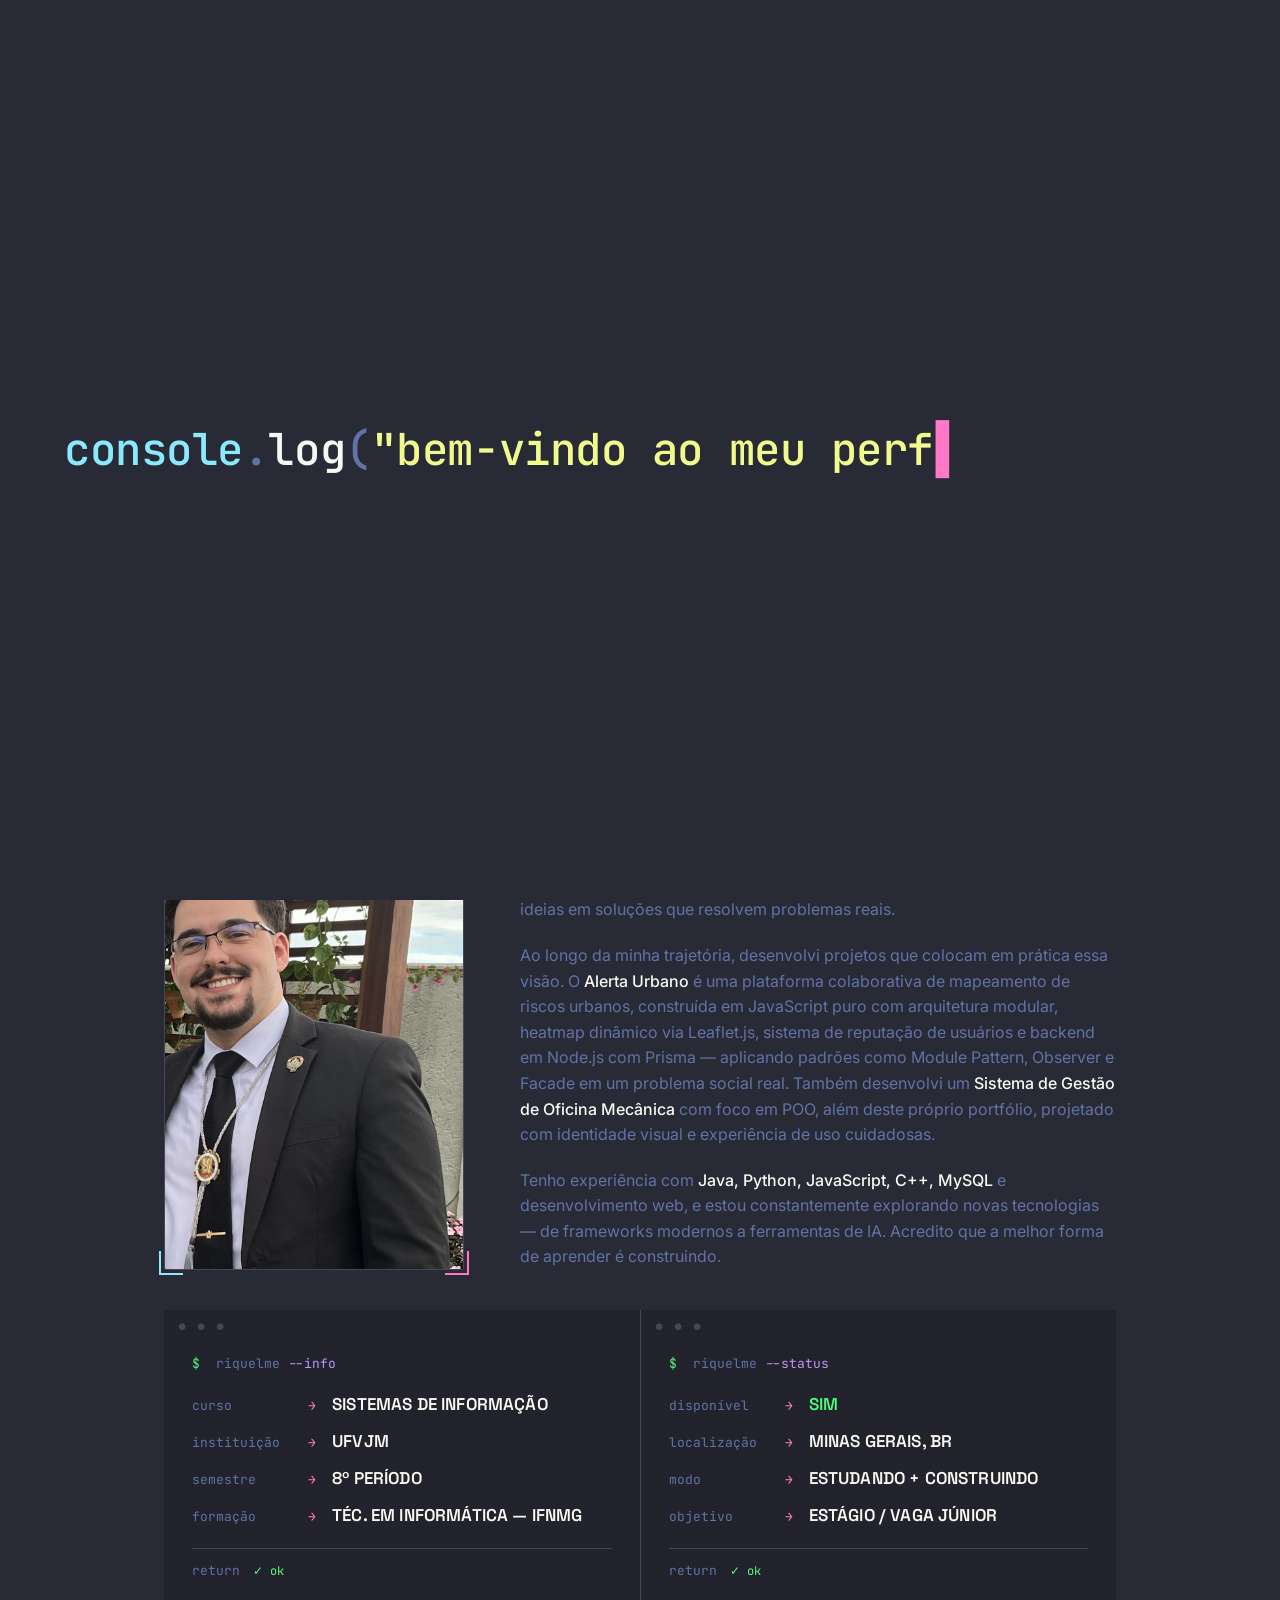
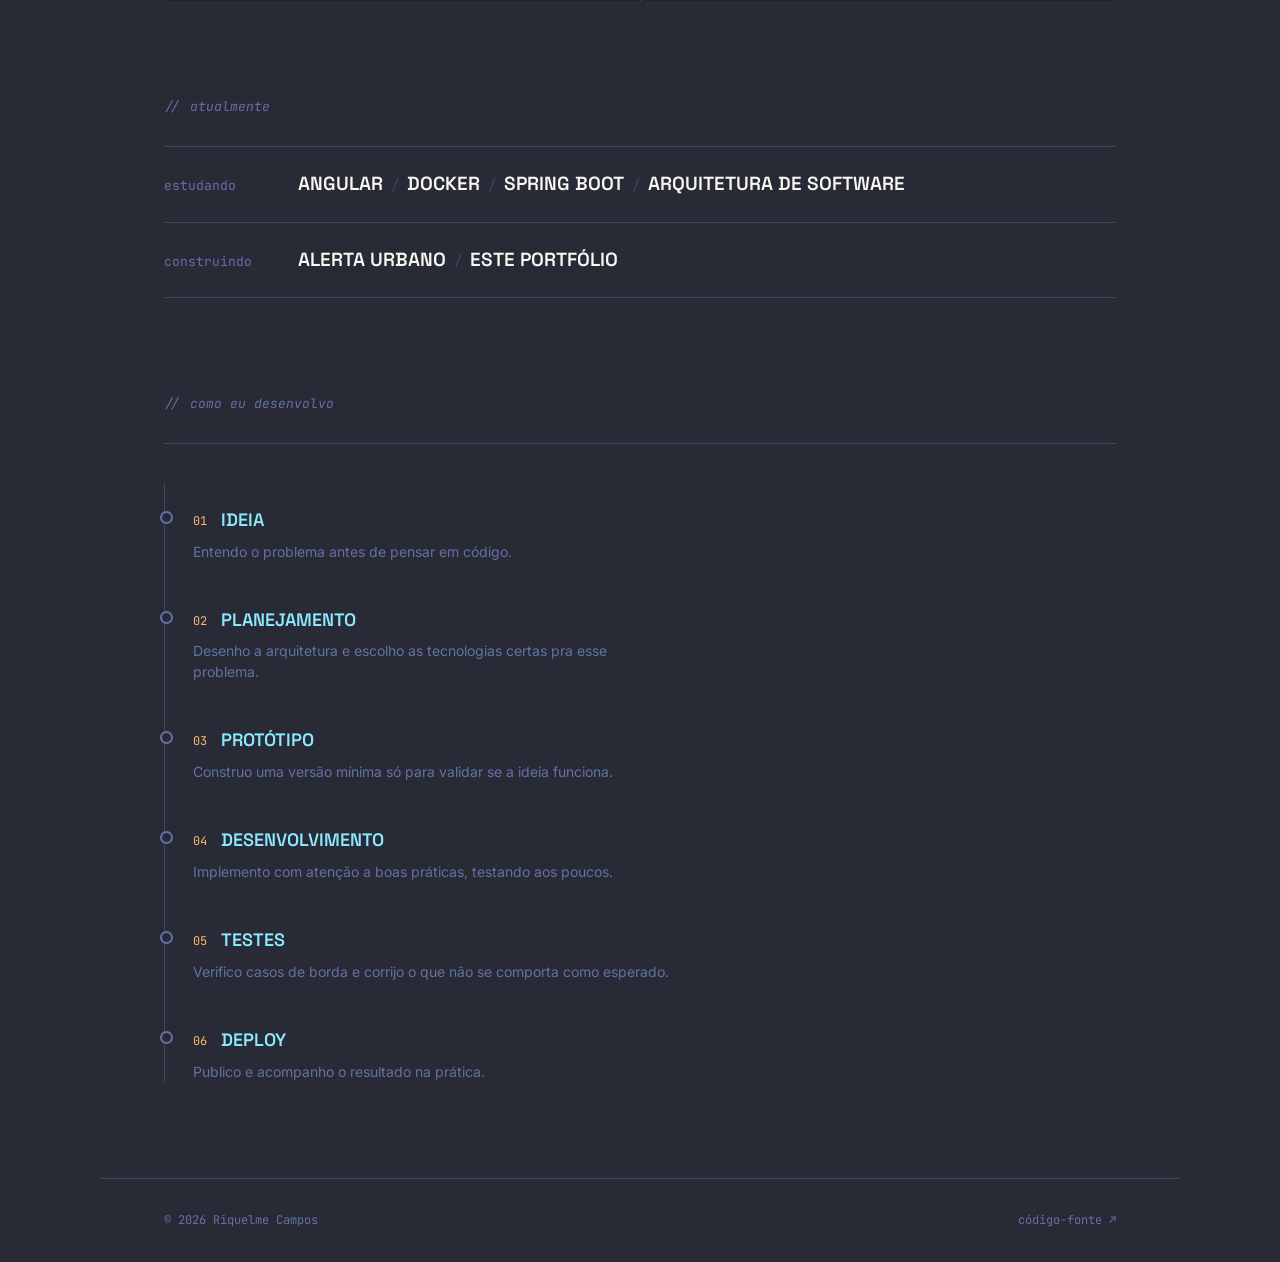
==== commit 356c62f7: "final" ====
--- a/index.html
+++ b/index.html
@@ -66,8 +66,6 @@
         <a href="projetos.html" data-pt="projetos" data-en="projects">projetos</a>
         <a href="experiencia.html" data-pt="experiência" data-en="experience">experiência</a>
         <a href="contato.html" data-pt="contato" data-en="contact">contato</a>
-        <button class="theme-toggle" id="themeToggle" aria-label="Alternar tema" data-pt="tema" data-en="theme">tema</button>
-        <!-- <button class="lang-toggle" id="langToggle" aria-label="Switch language">EN</button> -->
       </nav>
     </div>
   </header>
